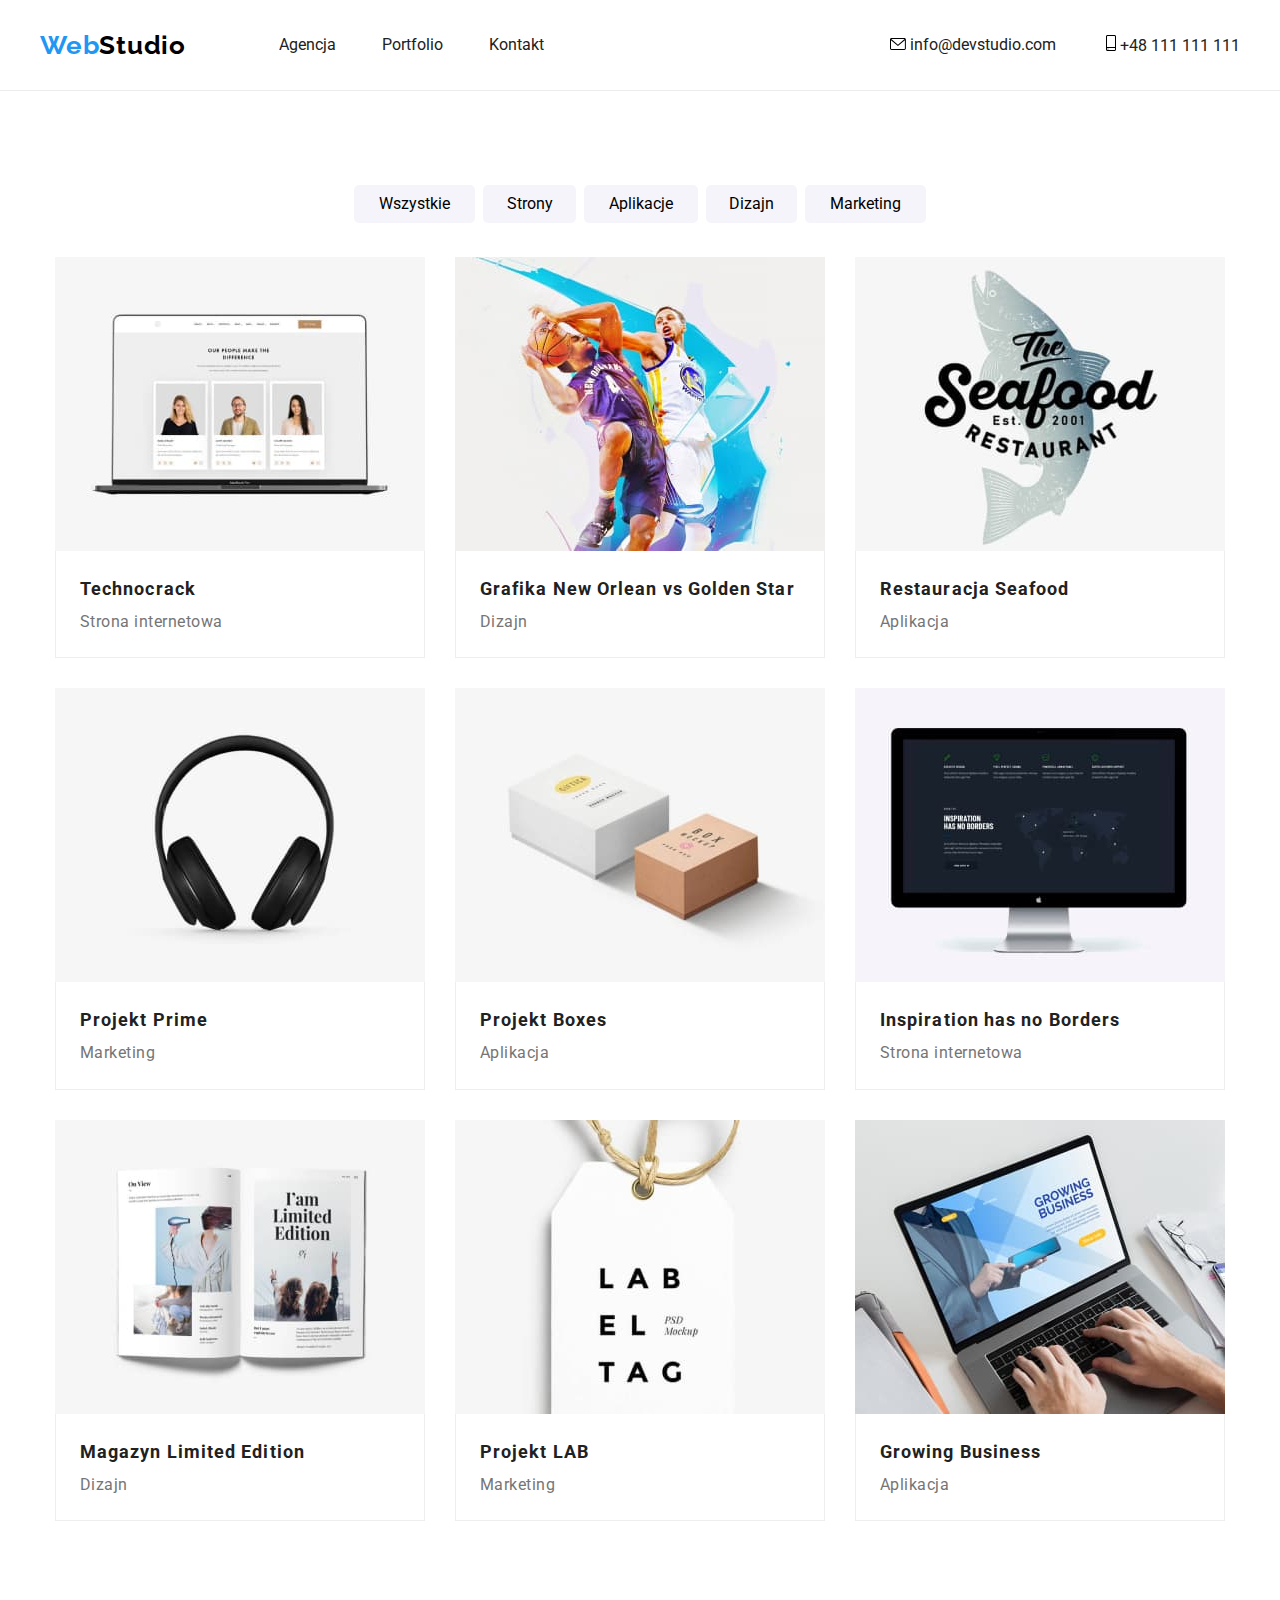
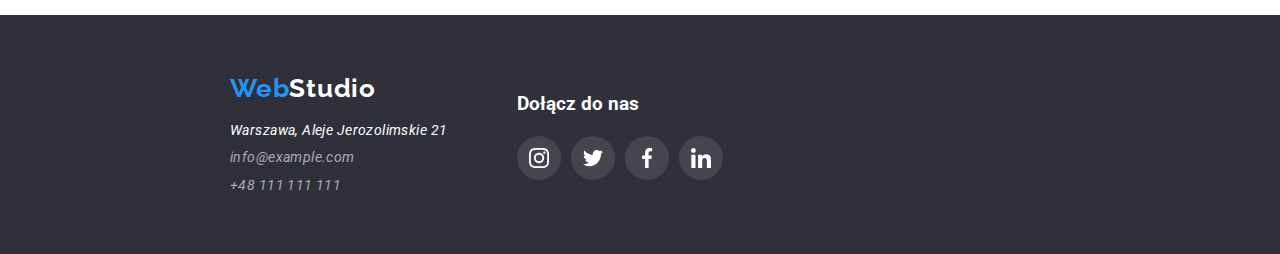
==== portfolio.html @ b7e9f782 "1" ====
<!DOCTYPE html>
<html lang="en">
  <head>
    <meta charset="UTF-8" />
    <meta http-equiv="X-UA-Compatible" content="IE=edge" />
    <meta name="viewport" content="width=device-width, initial-scale=1.0" />
    <title>Studio</title>
    <link
      rel="stylesheet"
      href="https://cdnjs.cloudflare.com/ajax/libs/modern-normalize/1.0.0/modern-normalize.min.css"
    />
    <link rel="stylesheet" href="css/styles.css" />
    <link rel="preconnect" href="https://fonts.googleapis.com" />
    <link rel="preconnect" href="https://fonts.gstatic.com" crossorigin />
    <link
      href="https://fonts.googleapis.com/css2?family=Raleway:wght@700&family=Roboto:wght@400;500;700;900&display=swap"
      rel="stylesheet"
    />
  </head>

  <body class="body">
    <div class="header-border">
      <header class="header container">
        <div class="nav-div">
          <div class="logo-div">
            <span class="logo-blue">Web</span><span class="logo-black">Studio</span>
          </div>
          <nav class="navigation">
            <ul class="address-list list">
              <li class="address-list-li">
                <a href="index.html" class="subpages link">Agencja</a>
              </li>
              <li class="address-list-li">
                <a href="portfolio.html" class="subpages link">Portfolio</a>
              </li>
              <li class="address-list-li"><a href="#kontakt" class="subpages link">Kontakt</a></li>
            </ul>
          </nav>

          <a href="mailto:info@devstudio.com" class="subpages link header-mail"
            ><svg class="subpages" alt="mail icon" width="16" height="12">
              <use href="./images/icons.svg#icon-mail"></use>
            </svg>
            info@devstudio.com</a
          >

          <a href="tel:+48111111111" class="subpages link header-tel"
            ><svg class="phone-icon" alt="phone icon" width="10" height="16">
              <use href="./images/icons.svg#icon-phone"></use>
            </svg>
            +48 111 111 111</a
          >
        </div>
      </header>
    </div>
    <main class="main">
      <section class="section container">
        <ul class="portfolio-buttons list">
          <li class="btn-list-li">
            <button type="button" class="btn-list link btn-all">Wszystkie</button>
          </li>
          <li class="btn-list-li">
            <button type="button" class="btn-list link btn-pages">Strony</button>
          </li>
          <li class="btn-list-li">
            <button type="button" class="btn-list link btn-app">Aplikacje</button>
          </li>
          <li class="btn-list-li">
            <button type="button" class="btn-list link btn-design">Dizajn</button>
          </li>
          <li class="btn-list-li">
            <button type="button" class="btn-list link btn-marketing">Marketing</button>
          </li>
        </ul>
        <div class="portfolio-flex">
          <ul class="portfolio-grid list">
            <li class="portfolio-grid-li">
              <figure class="portfolio-fig">
                <ul class="portfolio-grid-sub list">
                  <li>
                    <img
                      src="images/portfolio/mockup.jpg"
                      alt="mockup strony internetowej"
                      width="370"
                      height="294"
                    />
                  </li>
                  <figcaption class="portfolio-figcap">
                    <li class="portfolio-img-title">
                      <h3 class="portfolio-title">Technocrack</h3>
                    </li>
                    <li class="portfolio-img-text">Strona internetowa</li>
                  </figcaption>
                </ul>
              </figure>
            </li>
            <li class="portfolio-grid-li">
              <figure class="portfolio-fig">
                <ul class="portfolio-grid-sub list">
                  <li>
                    <img
                      src="images/portfolio/basketball.jpg"
                      alt="dwóch zawodników grających w koszykówkę"
                      width="370"
                      height="294"
                    />
                  </li>
                  <figcaption class="portfolio-figcap">
                    <li class="portfolio-img-title">
                      <h3 class="portfolio-title">Grafika New Orlean vs Golden Star</h3>
                    </li>
                    <li class="portfolio-img-text">Dizajn</li>
                  </figcaption>
                </ul>
              </figure>
            </li>
            <li class="portfolio-grid-li">
              <figure class="portfolio-fig">
                <ul class="portfolio-grid-sub list">
                  <li>
                    <img
                      src="images/portfolio/seafood.jpg"
                      alt="logo aplikacji seafood"
                      width="370"
                      height="294"
                    />
                  </li>
                  <figcaption class="portfolio-figcap">
                    <li class="portfolio-img-title">
                      <h3 class="portfolio-title">Restauracja Seafood</h3>
                    </li>
                    <li class="portfolio-img-text">Aplikacja</li>
                  </figcaption>
                </ul>
              </figure>
            </li>
            <li class="portfolio-grid-li">
              <figure class="portfolio-fig">
                <ul class="portfolio-grid-sub list">
                  <li>
                    <img
                      src="images/portfolio/hedphones.jpg"
                      alt="słuchawki nauszne"
                      width="370"
                      height="294"
                    />
                  </li>
                  <figcaption class="portfolio-figcap">
                    <li class="portfolio-img-title">
                      <h3 class="portfolio-title">Projekt Prime</h3>
                    </li>
                    <li class="portfolio-img-text">Marketing</li>
                  </figcaption>
                </ul>
              </figure>
            </li>
            <li class="portfolio-grid-li">
              <figure class="portfolio-fig">
                <ul class="portfolio-grid-sub list">
                  <li>
                    <img
                      src="images/portfolio/boxes.jpg"
                      alt="dwa pudełka"
                      width="370"
                      height="294"
                    />
                  </li>
                  <figcaption class="portfolio-figcap">
                    <li class="portfolio-img-title">
                      <h3 class="portfolio-title">Projekt Boxes</h3>
                    </li>
                    <li class="portfolio-img-text">Aplikacja</li>
                  </figcaption>
                </ul>
              </figure>
            </li>
            <li class="portfolio-grid-li">
              <figure class="portfolio-fig">
                <ul class="portfolio-grid-sub list">
                  <li>
                    <img src="images/portfolio/screen.jpg" alt="monitor" width="370" height="294" />
                  </li>
                  <figcaption class="portfolio-figcap">
                    <li class="portfolio-img-title">
                      <h3 class="portfolio-title">Inspiration has no Borders</h3>
                    </li>
                    <li class="portfolio-img-text">Strona internetowa</li>
                  </figcaption>
                </ul>
              </figure>
            </li>
            <li class="portfolio-grid-li">
              <figure class="portfolio-fig">
                <ul class="portfolio-grid-sub list">
                  <li>
                    <img
                      src="images/portfolio/paper.jpg"
                      alt="otwarta kolorowa gazeta"
                      width="370"
                      height="294"
                    />
                  </li>
                  <figcaption class="portfolio-figcap">
                    <li class="portfolio-img-title">
                      <h3 class="portfolio-title">Magazyn Limited Edition</h3>
                    </li>
                    <li class="portfolio-img-text">Dizajn</li>
                  </figcaption>
                </ul>
              </figure>
            </li>
            <li class="portfolio-grid-li">
              <figure class="portfolio-fig">
                <ul class="portfolio-grid-sub list">
                  <li class="portfolio-img-title">
                    <img
                      src="images/portfolio/label.jpg"
                      alt="metka luksusowej odzieży"
                      width="370"
                      height="294"
                    />
                  </li>
                  <figcaption class="portfolio-figcap">
                    <li class="portfolio-img-title">
                      <h3 class="portfolio-title">Projekt LAB</h3>
                    </li>
                    <li class="portfolio-img-text">Marketing</li>
                  </figcaption>
                </ul>
              </figure>
            </li>
            <li class="portfolio-grid-li">
              <figure class="portfolio-fig">
                <ul class="portfolio-grid-sub list">
                  <li>
                    <img
                      src="images/portfolio/laptop.jpg"
                      alt="działający laptop"
                      width="370"
                      height="294"
                    />
                  </li>
                  <figcaption class="portfolio-figcap">
                    <li class="portfolio-img-title">
                      <h3 class="portfolio-title">Growing Business</h3>
                    </li>
                    <li class="portfolio-img-text">Aplikacja</li>
                  </figcaption>
                </ul>
              </figure>
            </li>
          </ul>
        </div>
      </section>
    </main>
    <footer class="footer">
        <div class="container">
        <ul class="list footer-flex">
        <li><span class="logo-blue">Web</span><span class="logo-white">Studio</span>
        <address class="address">
          <ul class="address-list-footer list">
            <li class="footer-list-li">
              <a href="https://goo.gl/maps/sYoEFAyqpLNGCCFF7" class="address-place subpages link"
                >Warszawa, Aleje Jerozolimskie 21</a
              >
            </li>
            <li class="footer-list-li">
              <a href="mailto:info@example.com" class="address-mail subpages link"
                >info@example.com</a
              >
            </li>
            <li class="footer-list-li">
              <a href="tel:+48111111111" class="address-phone subpages link">+48 111 111 111</a>
            </li>
          </ul>
        </address></li>
        <li><div class="social-link-footer">
          <h3 class="footer-sign">Dołącz do nas</h3>
          <ul class="social-footer list">
                      <li clas="social-footer-item link">
                        <a class="social-a-footer" href="#">
                          <svg class="social-icon-footer" alt="Instagram icon" width="20" height="20">
                            <use href="./images/icons.svg#icon-instagram"></use>
                          </svg>
                        </a>
                      </li>
                      <li clas="social-footer-item link">
                        <a class="social-a-footer" href="#">
                          <svg class="social-icon-footer" alt="Twitter icon" width="20" height="20">
                            <use href="./images/icons.svg#icon-twitter"></use>
                          </svg>
                        </a>
                      </li>
                      <li clas="social-footer-item link">
                        <a class="social-a-footer" href="#">
                          <svg class="social-icon-footer" alt="Facebook icon" width="20" height="20">
                            <use href="./images/icons.svg#icon-facebook"></use>
                          </svg>
                        </a>
                      </li>
                      <li clas="social-footer-item link">
                        <a class="social-a-footer" href="#">
                          <svg class="social-icon-footer" alt="LinkedIn icon" width="20" height="20">
                            <use href="./images/icons.svg#icon-linkedin"></use>
                          </svg>
                        </a>
                      </li>
                    </ul></div></li>
         </ul>
      </div>
          </li>
        </ul>
      </div>
    </footer>
  </body>
</html>
---- css/styles.css ----
:root {
  --blue: #2196f3;
  --black: #212121;
  --grey: #757575;
  --background: #2f303a;
  --white: #ffffff;
  --logo-font: 'Raleway';
  --body-font: 'Roboto';
  --btn-background: #f5f4fa;
  --portfolio-frames: #eeeeee;
  --header-border: #ECECEC;
  --svg-color:#afb1b8;
  --gradient:rgba(47, 48, 58, 0.4);

}

body {
  font-family: var(--body-font);
  font-style: normal;
  color: var(--grey);
  max-width: 1600px;
  margin: 0 auto;
}

h1, h2, h3, h4, h5, h6,
ul, ol , p{
margin: 0;
padding: 0;
}

 .container {
   width: 1200px;
   padding:  0px 15px;
   margin-right: auto;
   margin-left: auto;
 }
 img{
   display: block;
 }
 
/* =========================================== HEADER & FOOTER ============================================= */

.logo-blue,
.logo-black,
.logo-white {
  font-family: var(--logo-font);
  font-weight: 700;
  font-size: 26px;
  line-height: 1;

  /* identical to box height */
  letter-spacing: 0.03em;
}

.logo-blue {
  color: var(--blue);
}
.logo-black {
  color: black;
}
.logo-white {
  color: var(--white);
}
.subpages {
  text-decoration: none;
  color: var(--black);
}
.subpages:hover,
.subpages:focus{
  color: var(--blue);
}
.address-place,
.address-mail,
.address-phone {
  font-weight: 400;
  font-size: 14px;
  line-height: 1;
 
  /* or 171% */
  letter-spacing: 0.03em;
}
.address-place {
  color: rgb(255, 255, 255);
}
.address-mail,
.address-phone {
  color: rgba(255, 255, 255, 0.6);
}
.footer {
  background-color: var(--background);
  padding: 60px 215px;
}
.list {
  list-style: none;
}
.link{
  text-decoration: none;
}
.nav-div {
  display: flex;
  align-items: center;
}
.header-border{
border-bottom: 1px solid var(--header-border);
}
.header{
  
  color:var(--grey);
  padding: 32px 0px;
}
.logo-div{
  margin-right: 93px;
 
}
.address-list{
  display: flex;
  align-items: center;
}
.address-list-li:not(:last-child) {
  margin-right: 46px;
}
.header-mail{
  margin-left: auto;
  margin-right: 50px;
}


.footer-list-li:not(:last-child){
padding-bottom: 9px;
}
.footer-list-li:first-child{
  padding-top: 20px;
}
.header-tel:hover,
.header-tel:focus,
.header-mail:hover,
.header-mail:focus{
  color: var(--blue);
  fill: var(--blue);
}
.social-link-footer{
  width: 206px;
  height: 80px; 
}
.footer-flex{
  display: flex;
  flex-wrap: wrap;
  justify-content: left;
  align-items: center;
}

.social-a-footer{
  display: flex;
  align-items: center;
  justify-content: space-around;
  width: 44px;
  height: 44px;
  border-radius:100%;
  background: rgba(255, 255, 255, 0.1);
  fill: var(--white);
}
.social-a-footer:hover,
.social-a-footer:focus{
  background: var(--blue);
  fill: var(--white);
}

.social-footer{
  display: flex;
  align-items: center;
  justify-content: space-between;
  height: 44px;
}
.address{
  margin-right: 70px;
  
}
.footer-sign{
  color: var(--white);
  font-weight: 700;
  margin-bottom: 20px;
}




/* =============================================== BUTTONS ================================================== */
.btn-primary {
  width: 200px;
  height: 50px;
  background-color: var(--blue);
  font-weight: 700;
  font-size: 16px;
  letter-spacing: 0.06em;
  cursor: pointer;
  color: var(--white);
  border-radius: 5px;
  border: none;
 
}

.btn-list {
  height: 38px;
  background-color: var(--btn-background);
  border-radius: 5px;
  cursor: pointer;
  border: none;
}
.btn-list:hover,
.btn-list:focus {
  background-color: var(--blue);
  color: var(--white);
  box-shadow: 0px 3px 1px rgba(0, 0, 0, 0.1),
  0px 1px 2px rgba(0, 0, 0, 0.08),
  0px 2px 2px rgba(0, 0, 0, 0.12);
  font-weight: bold;
}

/* ================================================= MAIN SITE ============================================ */
.headline-main {
  font-weight: 900;
  font-size: 44px;
  width: 695px;
  line-height: 1.4;
  text-align: center;
  letter-spacing: 0.06em;
  text-transform: uppercase;
  color: var(--white);
  padding-top: 106px;
  padding-bottom: 30px;
  
}
.headline-second {
  font-weight: 700;
  font-size: 36px;
  line-height: 1.43;
  text-align: center;
  letter-spacing: 0.03em;
  color: var(--black);
  padding-bottom: 50px;
}

.main-site-description > h3 {
  font-weight: 700;
  font-size: 14px;
  line-height: 1.43;
  letter-spacing: 0.03em;
  text-transform: uppercase;
  color: var(--black);
}
.main-site-description > p {
  font-size: 14px;
  line-height: 1.71;
  letter-spacing: 0.03em;
  width: 270px;
}

.crew-name {
  font-weight: 500;
  font-size: 16px;
  line-height: 1.43;

  /* identical to box height */
  letter-spacing: 0.03em;
  color: var(--black);
  padding-top: 30px;
  padding-bottom: 10px;
}
.crew-tag {
  font-size: 16px;
  line-height: 1;
  /* identical to box height */
  letter-spacing: 0.03em;
  padding-bottom: 16px;
}
.crew-name,
.crew-tag{
text-align: center;
}
.headline-main-div {
  display: flex;
  justify-content: center;
  align-items: center;
  flex-direction: column;
}
.background-div{
   background-image:linear-gradient(
     var(--gradient),
    var(--gradient)), 
    url(../images/main.jpg);
   background-size: cover;
  
}
.btn-prim-div{
  padding-bottom: 106px;
  
}
.section{
  padding: 94px 0px;
}
.main-description,
.main-imgs,
.main-crew{
  display: flex;
  align-items: center;
  justify-content: space-evenly;
  flex-direction: row;
}
.main-description{
  padding-top: 94px;
}

.main-crew-li{
  border-bottom-left-radius: 5px;
  border-bottom-right-radius: 5px;
  filter: drop-shadow(0px 4px 4px rgba(0, 0, 0, 0.25));
}
.main-crew-fig{
  margin: 0px;
  background-color: var(--white);
}
.main-imgs-li {
  padding-top: 50px;
}
.third-section-bcgd{
  background-color: var(--btn-background);
}

.main-site-description-svg{
  display: flex;
  background-color: var(--btn-background);
  padding: 25px 100px;
  margin-bottom: 30px;
}
.social-list {
  display: flex;
  align-items: center;
  justify-content: space-between;
  padding:0 32px 30px;
}
.social-list-link {
  display: flex;
  width: 44px;
  height: 44px;
  border-radius: 50%;
  align-items: center;
  justify-content: center;
  fill: var(--svg-color);
}
.social-list-link:hover,
.social-list-link:focus {
  background-color: var(--blue);
  fill: var(--white);
}
.social-icon {
  display: flex;
  align-items: center;
  justify-content: center;
}



.clients-list{
  display: flex;
  justify-content: space-between;
  align-items: center;
  
}
.client-list-link {
  display: flex;
  justify-content: center;
  align-items: center;
  padding: 16px 32px;
  width: 170px;
  height: 92px;
  border: 1px solid var(--svg-color);
  border-radius: 4px;
  fill: var(--svg-color);
}

.client-list-link:hover,
.client-list-link:focus {
  fill: var(--blue);
  border: 1px solid var(--blue);
}

/* ============================================== PORTFOLIO =================================================== */
.portfolio-title {
  font-weight: 700;
  font-size: 18px;
  line-height: 2;
  

  /* identical to box height, or 200% */
  letter-spacing: 0.06em;
  color: var(--black);
}


.portfolio-img-text {
  font-size: 16px;
  line-height: 1.88;
  padding-bottom: 20px;
  /* identical to box height, or 188% */
  letter-spacing: 0.03em;
}

.portfolio-buttons{
  display: flex;
  justify-content: center;
  align-items: center;
  padding-bottom: 34px;
}
.btn-list-li:not(:last-child){
  margin-right: 8px;
}
.btn-all{
  width: 121px;
}
.btn-pages{
  width: 93px;
}
.btn-app{
  width: 114px;
}
.btn-design{
  width: 91px;
}
.btn-marketing{
  width: 121px;
}
.portfolio-grid{
  display: flex;
  justify-content: space-around;
  align-items: center;
  flex-wrap: wrap;
  flex-basis: calc((100% - 30px) / 3);
  
}

.portfolio-grid-li:nth-child(-n+6){
margin-bottom: 30px;
}

.portfolio-fig{
  margin: 0;
}
.portfolio-figcap{
  padding-top: 20px;
  padding-left: 24px;
  border-bottom: 1px solid var(--portfolio-frames);
  border-left: 1px solid var(--portfolio-frames);
  border-right: 1px solid var(--portfolio-frames);

}
.portfolio-grid-li:hover,
.portfolio-grid-li:focus{
  box-shadow: 0px 1px 1px rgba(0, 0, 0, 0.12),
  0px 4px 4px rgba(0, 0, 0, 0.06),
  1px 4px 6px rgba(0, 0, 0, 0.16);}
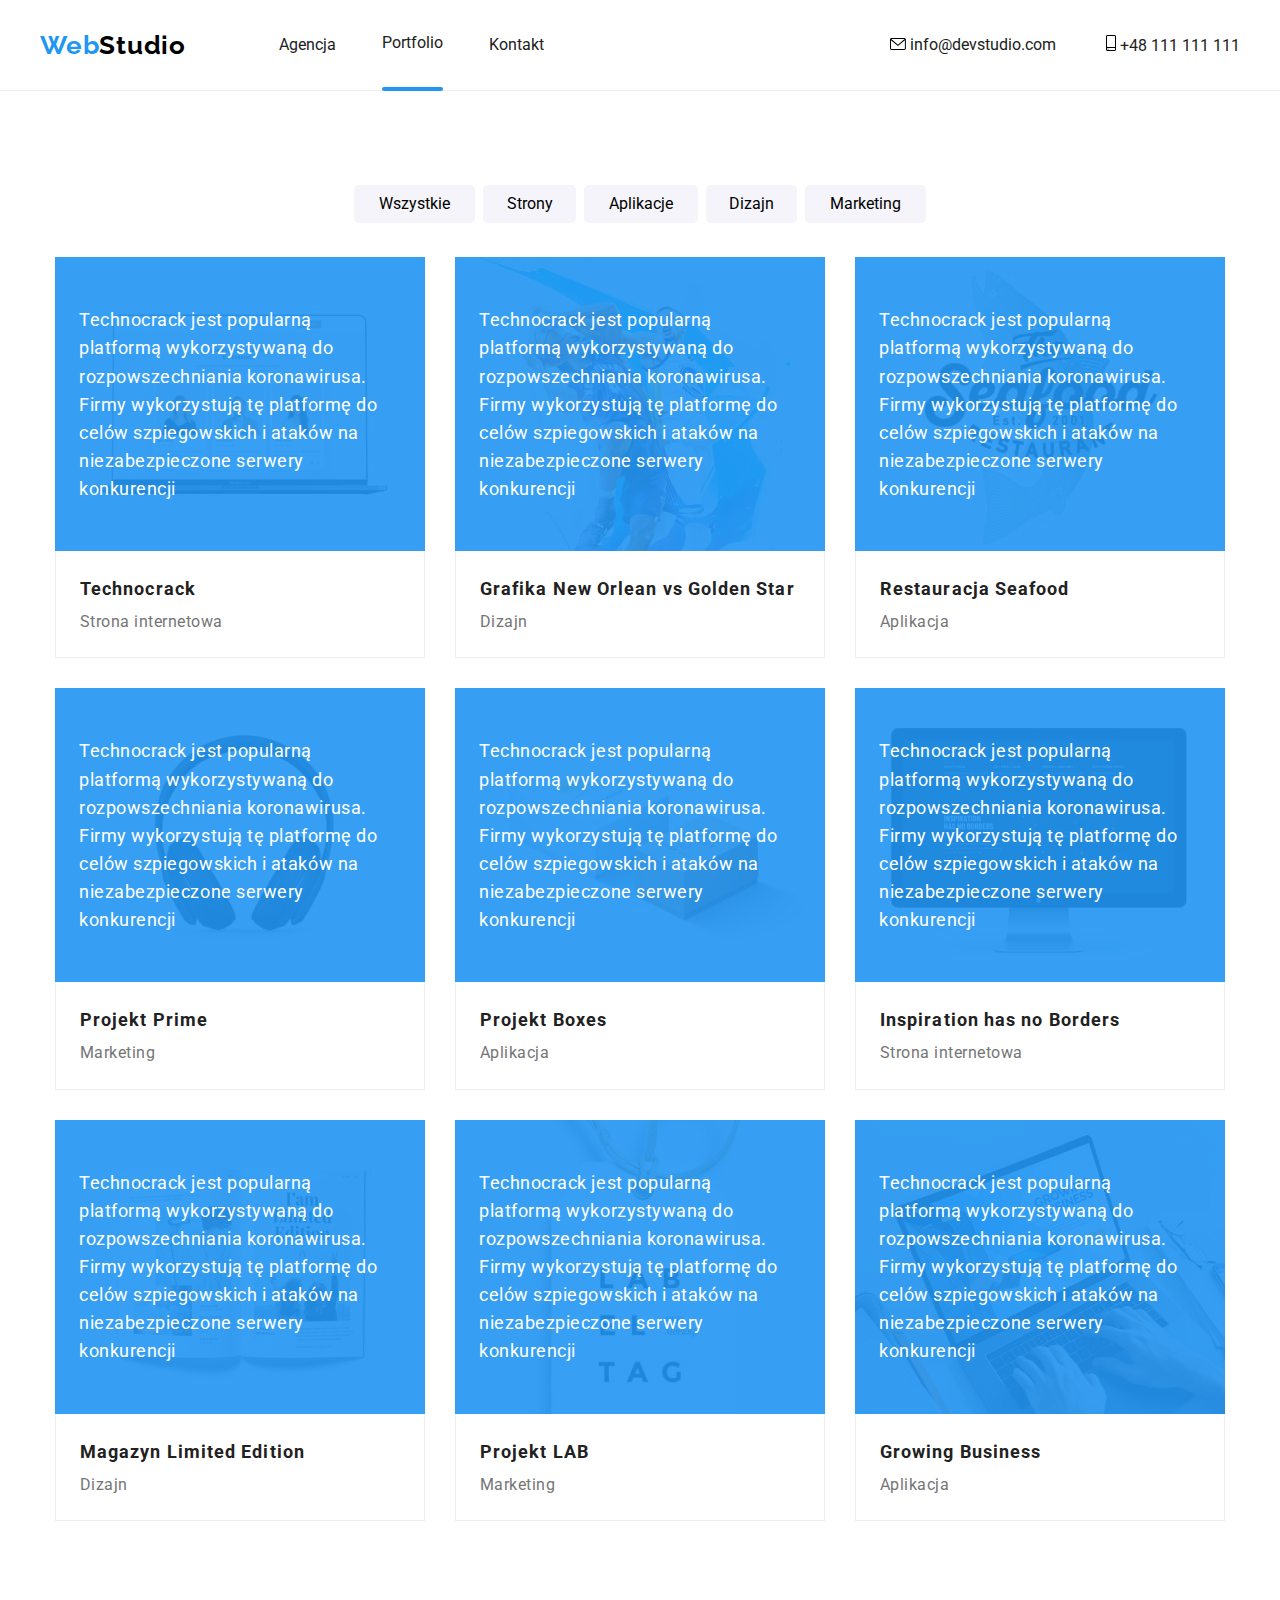
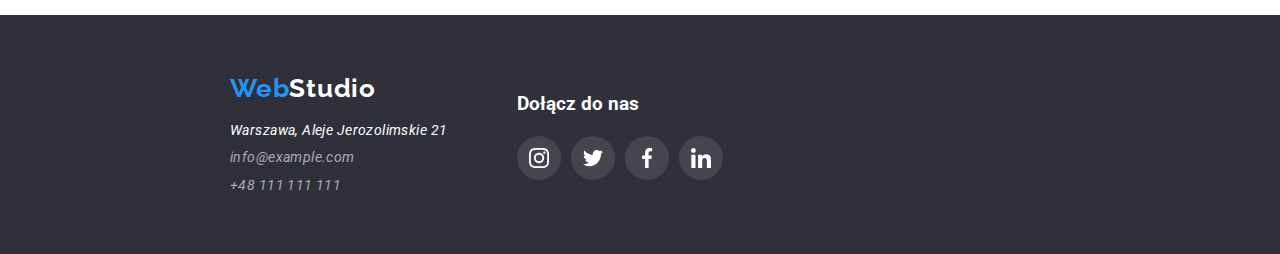
==== commit 5b5a5224: "2" ====
--- a/portfolio.html
+++ b/portfolio.html
@@ -28,10 +28,10 @@
           <nav class="navigation">
             <ul class="address-list list">
               <li class="address-list-li">
-                <a href="index.html" class="subpages link">Agencja</a>
+                <a href="index.html" class="subpages link ">Agencja</a>
               </li>
               <li class="address-list-li">
-                <a href="portfolio.html" class="subpages link">Portfolio</a>
+                <a href="portfolio.html" class="subpages link active">Portfolio</a>
               </li>
               <li class="address-list-li"><a href="#kontakt" class="subpages link">Kontakt</a></li>
             </ul>
@@ -78,32 +78,36 @@
               <figure class="portfolio-fig">
                 <ul class="portfolio-grid-sub list">
                   <li>
+                    <div class="hidden-box">
                     <img
                       src="images/portfolio/mockup.jpg"
                       alt="mockup strony internetowej"
                       width="370"
                       height="294"
-                    />
-                  </li>
+                     
+                    /><p  class="overlay">Technocrack jest popularną platformą wykorzystywaną do rozpowszechniania koronawirusa. Firmy wykorzystują tę platformę do celów szpiegowskich i ataków na niezabezpieczone serwery konkurencji</p></div>
+                  
+                  
                   <figcaption class="portfolio-figcap">
                     <li class="portfolio-img-title">
                       <h3 class="portfolio-title">Technocrack</h3>
                     </li>
                     <li class="portfolio-img-text">Strona internetowa</li>
-                  </figcaption>
-                </ul>
-              </figure>
-            </li>
-            <li class="portfolio-grid-li">
-              <figure class="portfolio-fig">
-                <ul class="portfolio-grid-sub list">
-                  <li>
+                  </figcaption></li>
+                </ul>
+              </figure>
+            </li>
+            <li class="portfolio-grid-li">
+              <figure class="portfolio-fig">
+                <ul class="portfolio-grid-sub list">
+                  <li>
+                    <div class="hidden-box">
                     <img
                       src="images/portfolio/basketball.jpg"
                       alt="dwóch zawodników grających w koszykówkę"
                       width="370"
                       height="294"
-                    />
+                    /><p  class="overlay">Technocrack jest popularną platformą wykorzystywaną do rozpowszechniania koronawirusa. Firmy wykorzystują tę platformę do celów szpiegowskich i ataków na niezabezpieczone serwery konkurencji</p></div>
                   </li>
                   <figcaption class="portfolio-figcap">
                     <li class="portfolio-img-title">
@@ -118,12 +122,13 @@
               <figure class="portfolio-fig">
                 <ul class="portfolio-grid-sub list">
                   <li>
+                    <div class="hidden-box">
                     <img
                       src="images/portfolio/seafood.jpg"
                       alt="logo aplikacji seafood"
                       width="370"
                       height="294"
-                    />
+                    /><p  class="overlay">Technocrack jest popularną platformą wykorzystywaną do rozpowszechniania koronawirusa. Firmy wykorzystują tę platformę do celów szpiegowskich i ataków na niezabezpieczone serwery konkurencji</p></div>
                   </li>
                   <figcaption class="portfolio-figcap">
                     <li class="portfolio-img-title">
@@ -138,12 +143,13 @@
               <figure class="portfolio-fig">
                 <ul class="portfolio-grid-sub list">
                   <li>
+                    <div class="hidden-box">
                     <img
                       src="images/portfolio/hedphones.jpg"
                       alt="słuchawki nauszne"
                       width="370"
                       height="294"
-                    />
+                    /><p  class="overlay">Technocrack jest popularną platformą wykorzystywaną do rozpowszechniania koronawirusa. Firmy wykorzystują tę platformę do celów szpiegowskich i ataków na niezabezpieczone serwery konkurencji</p></div>
                   </li>
                   <figcaption class="portfolio-figcap">
                     <li class="portfolio-img-title">
@@ -158,12 +164,13 @@
               <figure class="portfolio-fig">
                 <ul class="portfolio-grid-sub list">
                   <li>
+                    <div class="hidden-box">
                     <img
                       src="images/portfolio/boxes.jpg"
                       alt="dwa pudełka"
                       width="370"
                       height="294"
-                    />
+                    /><p  class="overlay">Technocrack jest popularną platformą wykorzystywaną do rozpowszechniania koronawirusa. Firmy wykorzystują tę platformę do celów szpiegowskich i ataków na niezabezpieczone serwery konkurencji</p></div>
                   </li>
                   <figcaption class="portfolio-figcap">
                     <li class="portfolio-img-title">
@@ -178,7 +185,9 @@
               <figure class="portfolio-fig">
                 <ul class="portfolio-grid-sub list">
                   <li>
+                    <div class="hidden-box">
                     <img src="images/portfolio/screen.jpg" alt="monitor" width="370" height="294" />
+                    <p  class="overlay">Technocrack jest popularną platformą wykorzystywaną do rozpowszechniania koronawirusa. Firmy wykorzystują tę platformę do celów szpiegowskich i ataków na niezabezpieczone serwery konkurencji</p></div>
                   </li>
                   <figcaption class="portfolio-figcap">
                     <li class="portfolio-img-title">
@@ -193,12 +202,13 @@
               <figure class="portfolio-fig">
                 <ul class="portfolio-grid-sub list">
                   <li>
+                    <div class="hidden-box">
                     <img
                       src="images/portfolio/paper.jpg"
                       alt="otwarta kolorowa gazeta"
                       width="370"
                       height="294"
-                    />
+                    /><p  class="overlay">Technocrack jest popularną platformą wykorzystywaną do rozpowszechniania koronawirusa. Firmy wykorzystują tę platformę do celów szpiegowskich i ataków na niezabezpieczone serwery konkurencji</p></div>
                   </li>
                   <figcaption class="portfolio-figcap">
                     <li class="portfolio-img-title">
@@ -213,12 +223,13 @@
               <figure class="portfolio-fig">
                 <ul class="portfolio-grid-sub list">
                   <li class="portfolio-img-title">
+                    <div class="hidden-box">
                     <img
                       src="images/portfolio/label.jpg"
                       alt="metka luksusowej odzieży"
                       width="370"
                       height="294"
-                    />
+                    /><p  class="overlay">Technocrack jest popularną platformą wykorzystywaną do rozpowszechniania koronawirusa. Firmy wykorzystują tę platformę do celów szpiegowskich i ataków na niezabezpieczone serwery konkurencji</p></div>
                   </li>
                   <figcaption class="portfolio-figcap">
                     <li class="portfolio-img-title">
@@ -233,12 +244,13 @@
               <figure class="portfolio-fig">
                 <ul class="portfolio-grid-sub list">
                   <li>
+                    <div class="hidden-box">
                     <img
                       src="images/portfolio/laptop.jpg"
                       alt="działający laptop"
                       width="370"
                       height="294"
-                    />
+                    /><p  class="overlay">Technocrack jest popularną platformą wykorzystywaną do rozpowszechniania koronawirusa. Firmy wykorzystują tę platformę do celów szpiegowskich i ataków na niezabezpieczone serwery konkurencji</p></div>
                   </li>
                   <figcaption class="portfolio-figcap">
                     <li class="portfolio-img-title">
--- a/css/styles.css
+++ b/css/styles.css
@@ -37,7 +37,8 @@
  img{
    display: block;
  }
- 
+
+
 /* =========================================== HEADER & FOOTER ============================================= */
 
 .logo-blue,
@@ -61,13 +62,22 @@
 .logo-white {
   color: var(--white);
 }
-.subpages {
+.subpages,
+.header-tel,
+.header-mail {
   text-decoration: none;
   color: var(--black);
+
+  transition-property: color, fill;
+  transition-duration: 250ms;
+  transition-timing-function: cubic-bezier(0.4, 0, 0.2, 1);
+  transition-delay: 0;
+ 
 }
 .subpages:hover,
 .subpages:focus{
   color: var(--blue);
+  transform: color;
 }
 .address-place,
 .address-mail,
@@ -158,11 +168,16 @@
   border-radius:100%;
   background: rgba(255, 255, 255, 0.1);
   fill: var(--white);
+  transition-property: background;
+  transition-duration: 250ms;
+  transition-timing-function: cubic-bezier(0.4, 0, 0.2, 1);
+  transition-delay: 0;
 }
 .social-a-footer:hover,
 .social-a-footer:focus{
   background: var(--blue);
   fill: var(--white);
+  transform: background;
 }
 
 .social-footer{
@@ -205,6 +220,12 @@
   border-radius: 5px;
   cursor: pointer;
   border: none;
+
+  transition-property: color,
+  background-color, box-shadow;
+  transition-duration: 250ms;
+  transition-timing-function: cubic-bezier(0.4, 0, 0.2, 1);
+  transition-delay: 0;
 }
 .btn-list:hover,
 .btn-list:focus {
@@ -214,8 +235,20 @@
   0px 1px 2px rgba(0, 0, 0, 0.08),
   0px 2px 2px rgba(0, 0, 0, 0.12);
   font-weight: bold;
-}
-
+  transform: color, background-color, box-shadow;
+}
+.close-btn{
+  position: absolute;
+  width: 30px;
+  height: 30px;
+  padding: 5px;
+  top: 8px;
+  right: 8px;
+  border: 1px solid rgba(0, 0, 0, 0.1);
+  border-radius: 50%;
+  cursor: pointer;
+  background-color: var(--white);
+}
 /* ================================================= MAIN SITE ============================================ */
 .headline-main {
   font-weight: 900;
@@ -346,11 +379,18 @@
   align-items: center;
   justify-content: center;
   fill: var(--svg-color);
+  
+  transition-property: fill,
+  background-color;
+  transition-duration: 250ms;
+  transition-timing-function: cubic-bezier(0.4, 0, 0.2, 1);
+  transition-delay: 0;
 }
 .social-list-link:hover,
 .social-list-link:focus {
   background-color: var(--blue);
   fill: var(--white);
+  transform: fill, background-color;
 }
 .social-icon {
   display: flex;
@@ -376,12 +416,42 @@
   border: 1px solid var(--svg-color);
   border-radius: 4px;
   fill: var(--svg-color);
+  transition-property: fill, border;
+  transition-duration: 250ms;
+  transition-timing-function: cubic-bezier(0.4, 0, 0.2, 1);
+  transition-delay: 0;
 }
 
 .client-list-link:hover,
 .client-list-link:focus {
   fill: var(--blue);
   border: 1px solid var(--blue);
+  transform: fill, border;
+}
+.main-imgs-li{
+  position: relative; 
+}
+.main-imgs-li > .main-imgs-text {
+  position: absolute;
+  background: rgba(47, 48, 58, 0.8);
+  color: var(--white);
+  bottom: 0;
+  left: 0;
+  width: 370px;
+  height: 70px;
+  text-align: center;
+  font-weight: 700;
+  font-size: 14px;
+  text-transform: uppercase;
+  letter-spacing: 0.03em;
+  padding-top: 27px;
+}
+.active::after{
+  content: "";
+  display: block;
+  border-bottom: 4px solid var(--blue);
+  border-radius: 2px;
+  transform: translateY(35px);
 }
 
 /* ============================================== PORTFOLIO =================================================== */
@@ -453,8 +523,77 @@
   border-right: 1px solid var(--portfolio-frames);
 
 }
+.portfolio-grid-li{
+  transition-property: box-shadow;
+  transition-duration: 250ms;
+  transition-timing-function: cubic-bezier(0.4, 0, 0.2, 1);
+  transition-delay: 0;
+}
 .portfolio-grid-li:hover,
 .portfolio-grid-li:focus{
   box-shadow: 0px 1px 1px rgba(0, 0, 0, 0.12),
   0px 4px 4px rgba(0, 0, 0, 0.06),
-  1px 4px 6px rgba(0, 0, 0, 0.16);}+  1px 4px 6px rgba(0, 0, 0, 0.16);
+transform: box-shadow;}
+
+.hidden-box{
+  position: relative;
+  overflow: hidden;
+}
+.overlay {
+  position: absolute;
+  top: 0;
+  left: 0;
+  width: 100%;
+  height: 100%;
+  
+  transition-property: color, translateY(100%);
+  transition-duration: 250ms;
+  transition-timing-function: cubic-bezier(0.4, 0, 0.2, 1);
+  transition-delay: 0;
+  background-color: rgba(33, 150, 243, 0.9);
+  font-size: 18px;
+  color: var(--white);
+  padding: 49px 45px 49px 24px;
+  line-height: 1.56;
+  letter-spacing: 0.03em;
+}
+.hidden-box:hover .overlay{
+  transform: translateY(0);
+  transform: color, translateY(0);
+}
+
+/* ============================================== MODAL BOX =================================================== */
+.backdrop{
+position: fixed;
+background-color: rgba(0, 0, 0, 0.2);
+left: 0;
+top: 0;
+width: 100%;
+height: 100%;
+transition-property: scale, opacity;
+transition-duration: 250ms;
+transition-timing-function: cubic-bezier(0.4, 0, 0.2, 1);
+transition-delay: 0;
+
+}
+.is-hidden{
+  opacity: 0;
+  visibility: hidden;
+  pointer-events: none;
+  
+}
+.modal{
+  position: absolute;
+  background-color: var(--white);
+  box-shadow: 0px 1px 3px rgba(0, 0, 0, 0.12),
+  0px 1px 1px rgba(0, 0, 0, 0.14),
+  0px 2px 1px rgba(0, 0, 0, 0.2);
+  border-radius: 4px;
+  width: 528px;
+  min-height: 581px;
+  top: 50%;
+  left: 50%;
+  transform: translate(-50%, -50%);
+  
+}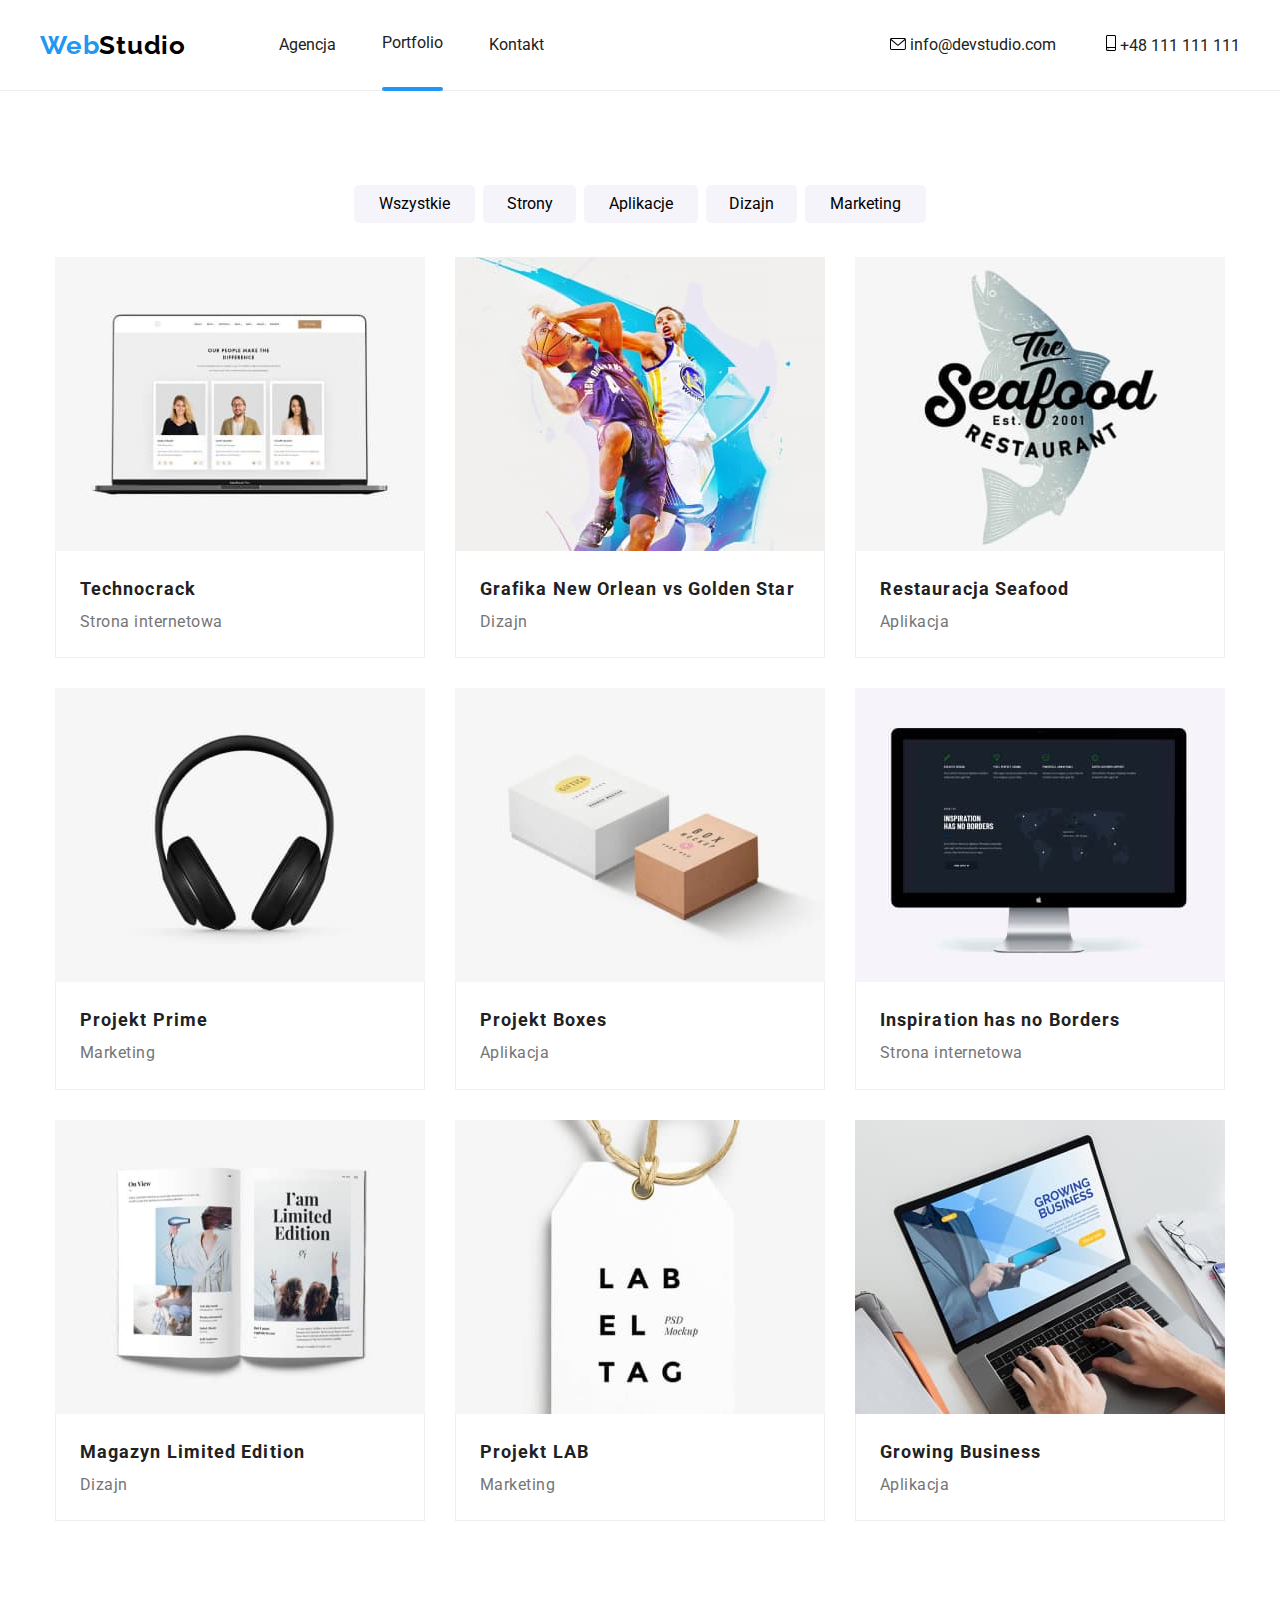
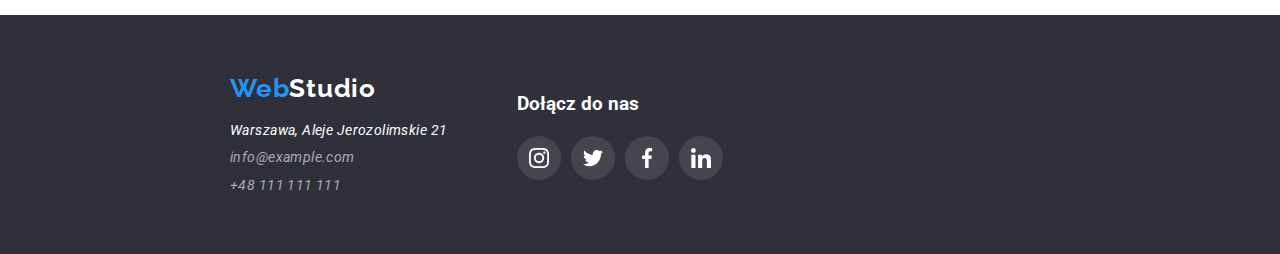
==== commit 3dd56b1f: "4" ====
--- a/portfolio.html
+++ b/portfolio.html
@@ -86,14 +86,14 @@
                       height="294"
                      
                     /><p  class="overlay">Technocrack jest popularną platformą wykorzystywaną do rozpowszechniania koronawirusa. Firmy wykorzystują tę platformę do celów szpiegowskich i ataków na niezabezpieczone serwery konkurencji</p></div>
+                  </li>
                   
-                  
                   <figcaption class="portfolio-figcap">
                     <li class="portfolio-img-title">
                       <h3 class="portfolio-title">Technocrack</h3>
                     </li>
                     <li class="portfolio-img-text">Strona internetowa</li>
-                  </figcaption></li>
+                  </figcaption>
                 </ul>
               </figure>
             </li>
--- a/css/styles.css
+++ b/css/styles.css
@@ -546,12 +546,12 @@
   left: 0;
   width: 100%;
   height: 100%;
-  
   transition-property: color, translateY(100%);
   transition-duration: 250ms;
   transition-timing-function: cubic-bezier(0.4, 0, 0.2, 1);
   transition-delay: 0;
   background-color: rgba(33, 150, 243, 0.9);
+  transform: translateY(100%);
   font-size: 18px;
   color: var(--white);
   padding: 49px 45px 49px 24px;
@@ -560,8 +560,10 @@
 }
 .hidden-box:hover .overlay{
   transform: translateY(0);
-  transform: color, translateY(0);
-}
+ 
+}
+
+
 
 /* ============================================== MODAL BOX =================================================== */
 .backdrop{
